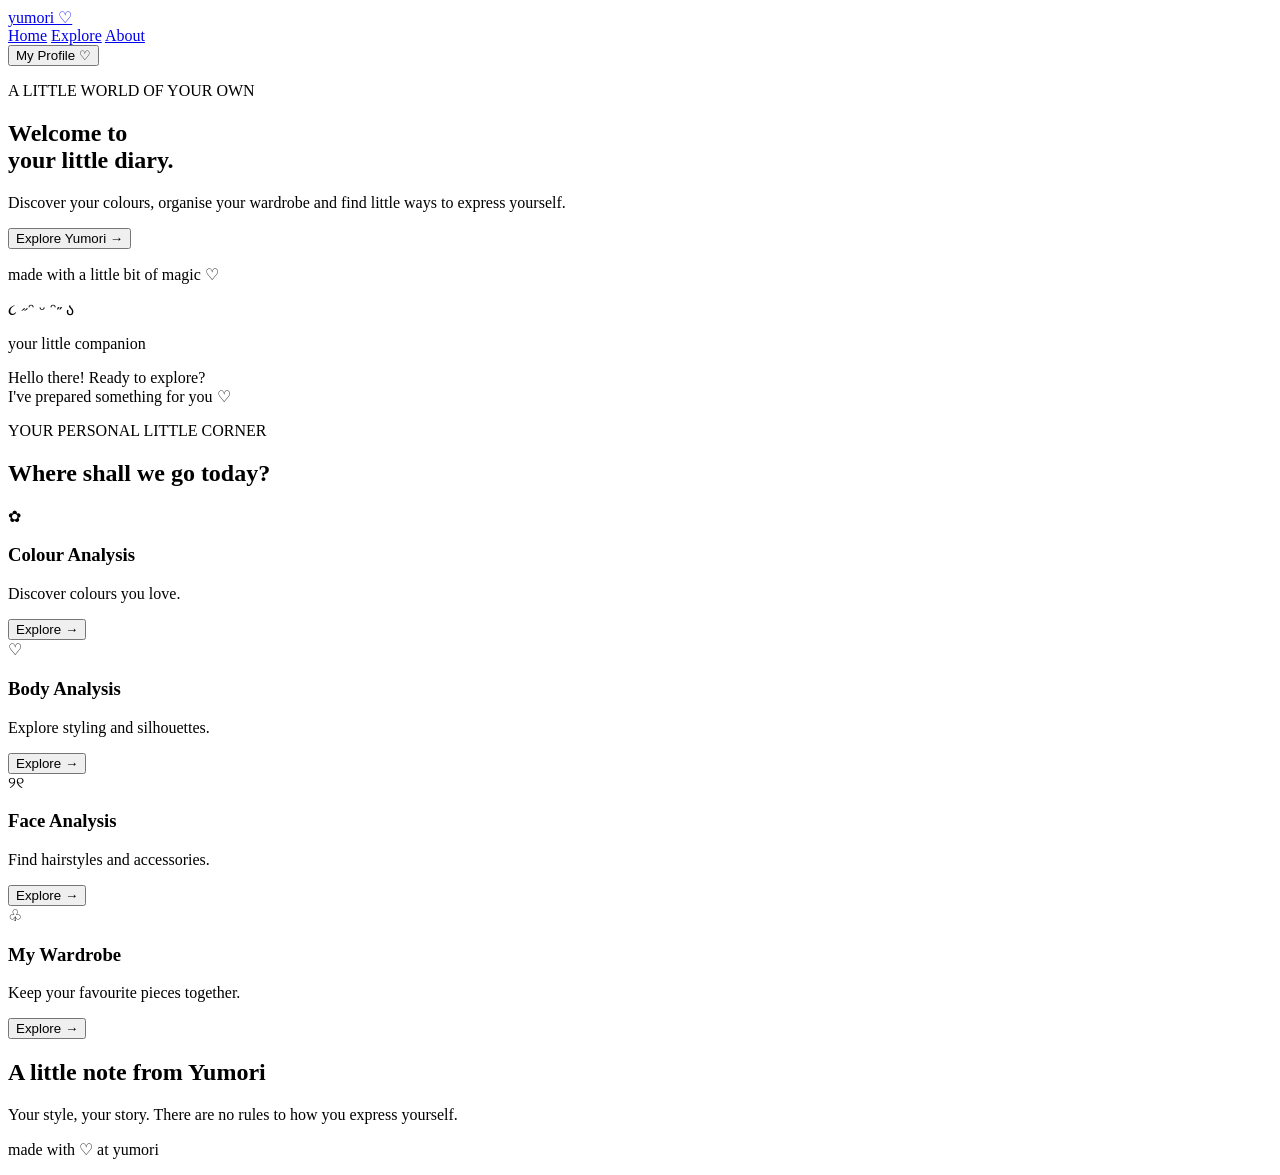
==== index.html @ 2d554486 "Create index.html" ====
<!DOCTYPE html>
<html lang="en">
<head>
    <meta charset="UTF-8">
    <meta name="viewport" content="width=device-width, initial-scale=1.0">

    <title>Yumori ♡ Your Personal Styling Diary</title>

    <link rel="stylesheet" href="style.css">
</head>

<body>

    <header class="navbar">
        <a href="index.html" class="logo">yumori ♡</a>

        <nav>
            <a href="#home">Home</a>
            <a href="#features">Explore</a>
            <a href="#about">About</a>
        </nav>

        <button class="login-btn" onclick="showMessage()">
            My Profile ♡
        </button>
    </header>

    <main>

        <section class="hero" id="home">

            <div class="hero-text">
                <p class="eyebrow">A LITTLE WORLD OF YOUR OWN</p>

                <h1>Welcome to<br>
                    your little diary.</h1>

                <p class="description">
                    Discover your colours, organise your wardrobe
                    and find little ways to express yourself.
                </p>

                <button class="explore-btn"
                    onclick="document.getElementById('features').scrollIntoView({behavior:'smooth'})">
                    Explore Yumori →
                </button>

                <p class="tiny-note">
                    made with a little bit of magic ♡
                </p>
            </div>

            <div class="mascot-area">
                <div class="mascot-placeholder">
                    <span>૮ ˶ᵔ ᵕ ᵔ˶ ა</span>
                    <p>your little companion</p>
                </div>
                <div class="speech-bubble">
                    Hello there! Ready to explore?
                    <br>I've prepared something for you ♡
                </div>
            </div>

        </section>

        <section class="features" id="features">

            <div class="section-heading">
                <p>YOUR PERSONAL LITTLE CORNER</p>
                <h2>Where shall we go today?</h2>
            </div>

            <div class="feature-grid">

                <div class="feature-card">
                    <span>✿</span>
                    <h3>Colour Analysis</h3>
                    <p>Discover colours you love.</p>
                    <button onclick="showMessage()">Explore →</button>
                </div>

                <div class="feature-card">
                    <span>♡</span>
                    <h3>Body Analysis</h3>
                    <p>Explore styling and silhouettes.</p>
                    <button onclick="showMessage()">Explore →</button>
                </div>

                <div class="feature-card">
                    <span>୨୧</span>
                    <h3>Face Analysis</h3>
                    <p>Find hairstyles and accessories.</p>
                    <button onclick="showMessage()">Explore →</button>
                </div>

                <div class="feature-card">
                    <span>♧</span>
                    <h3>My Wardrobe</h3>
                    <p>Keep your favourite pieces together.</p>
                    <button onclick="showMessage()">Explore →</button>
                </div>

            </div>
        </section>

        <section class="about" id="about">
            <h2>A little note from Yumori</h2>
            <p>
                Your style, your story. There are no rules
                to how you express yourself.
            </p>
        </section>

    </main>

    <footer>
        <p>made with ♡ at yumori</p>
    </footer>

    <script src="script.js"></script>

</body>
</html>
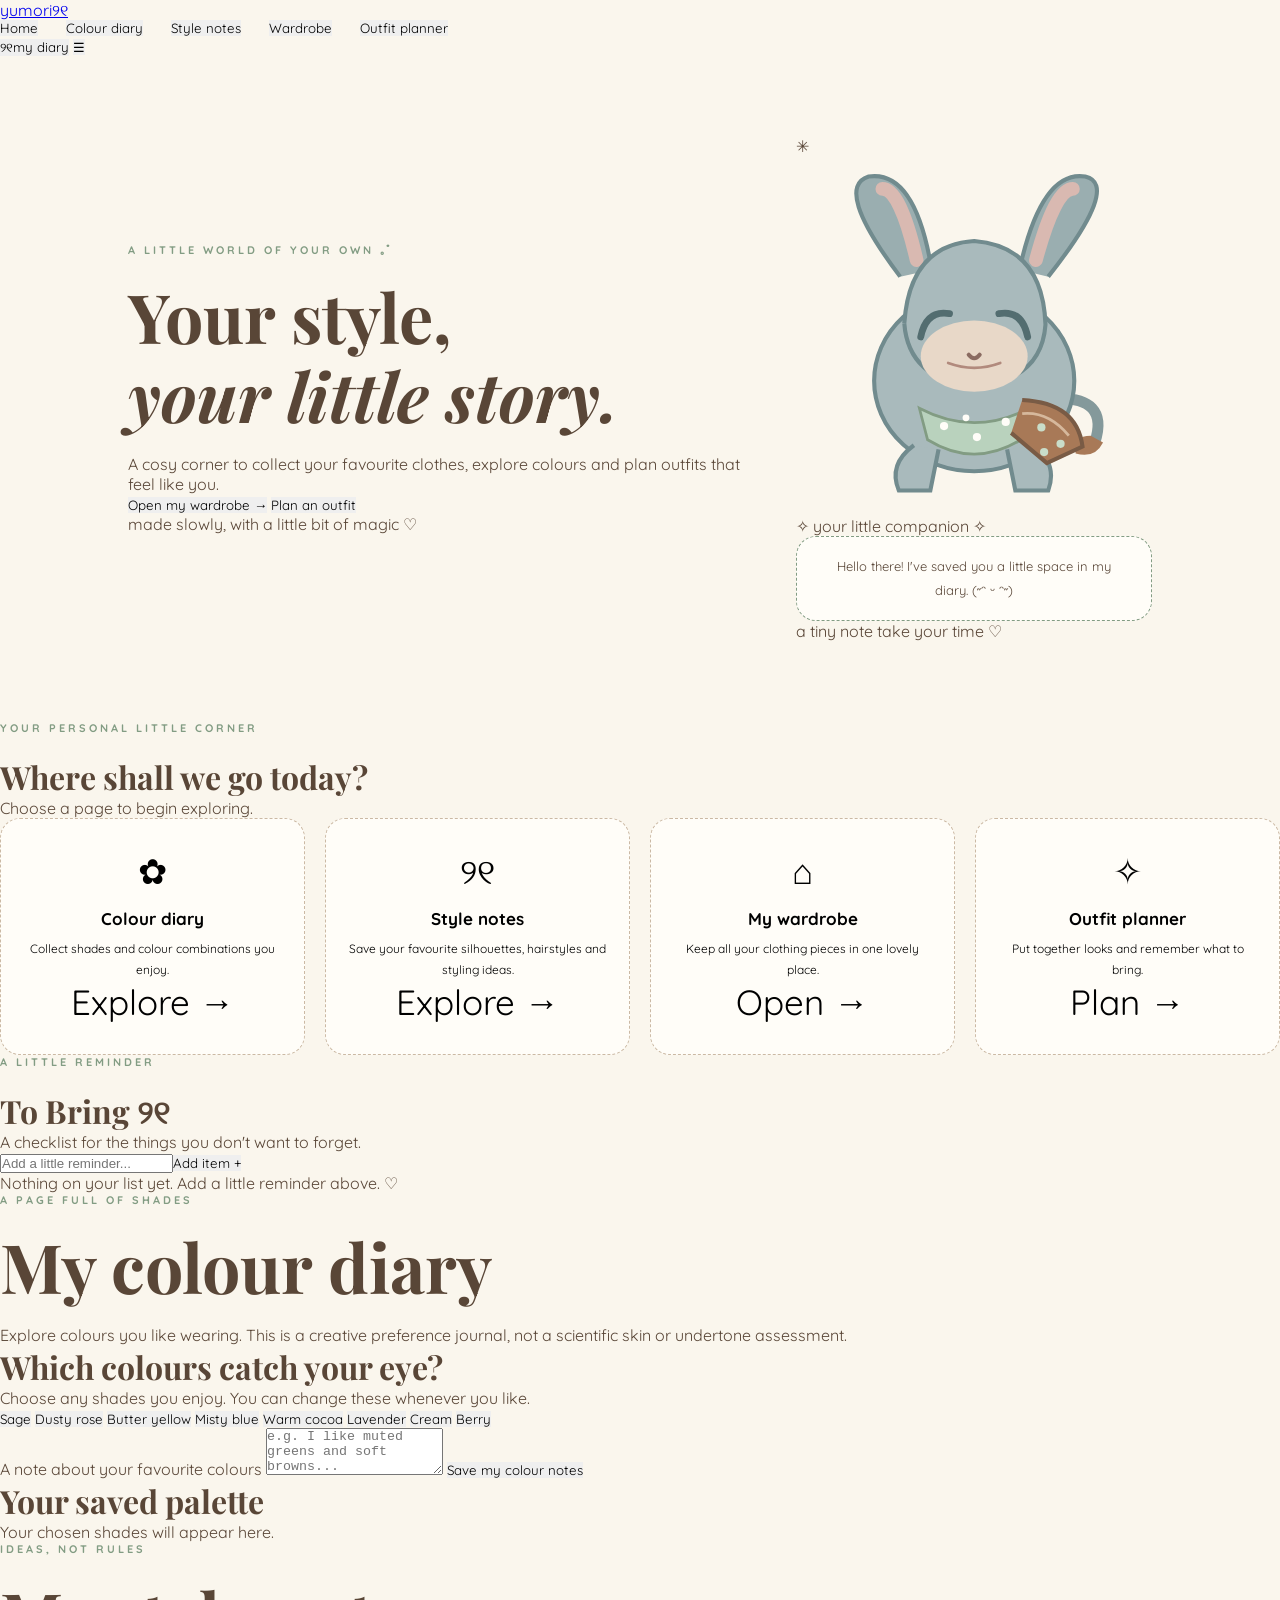
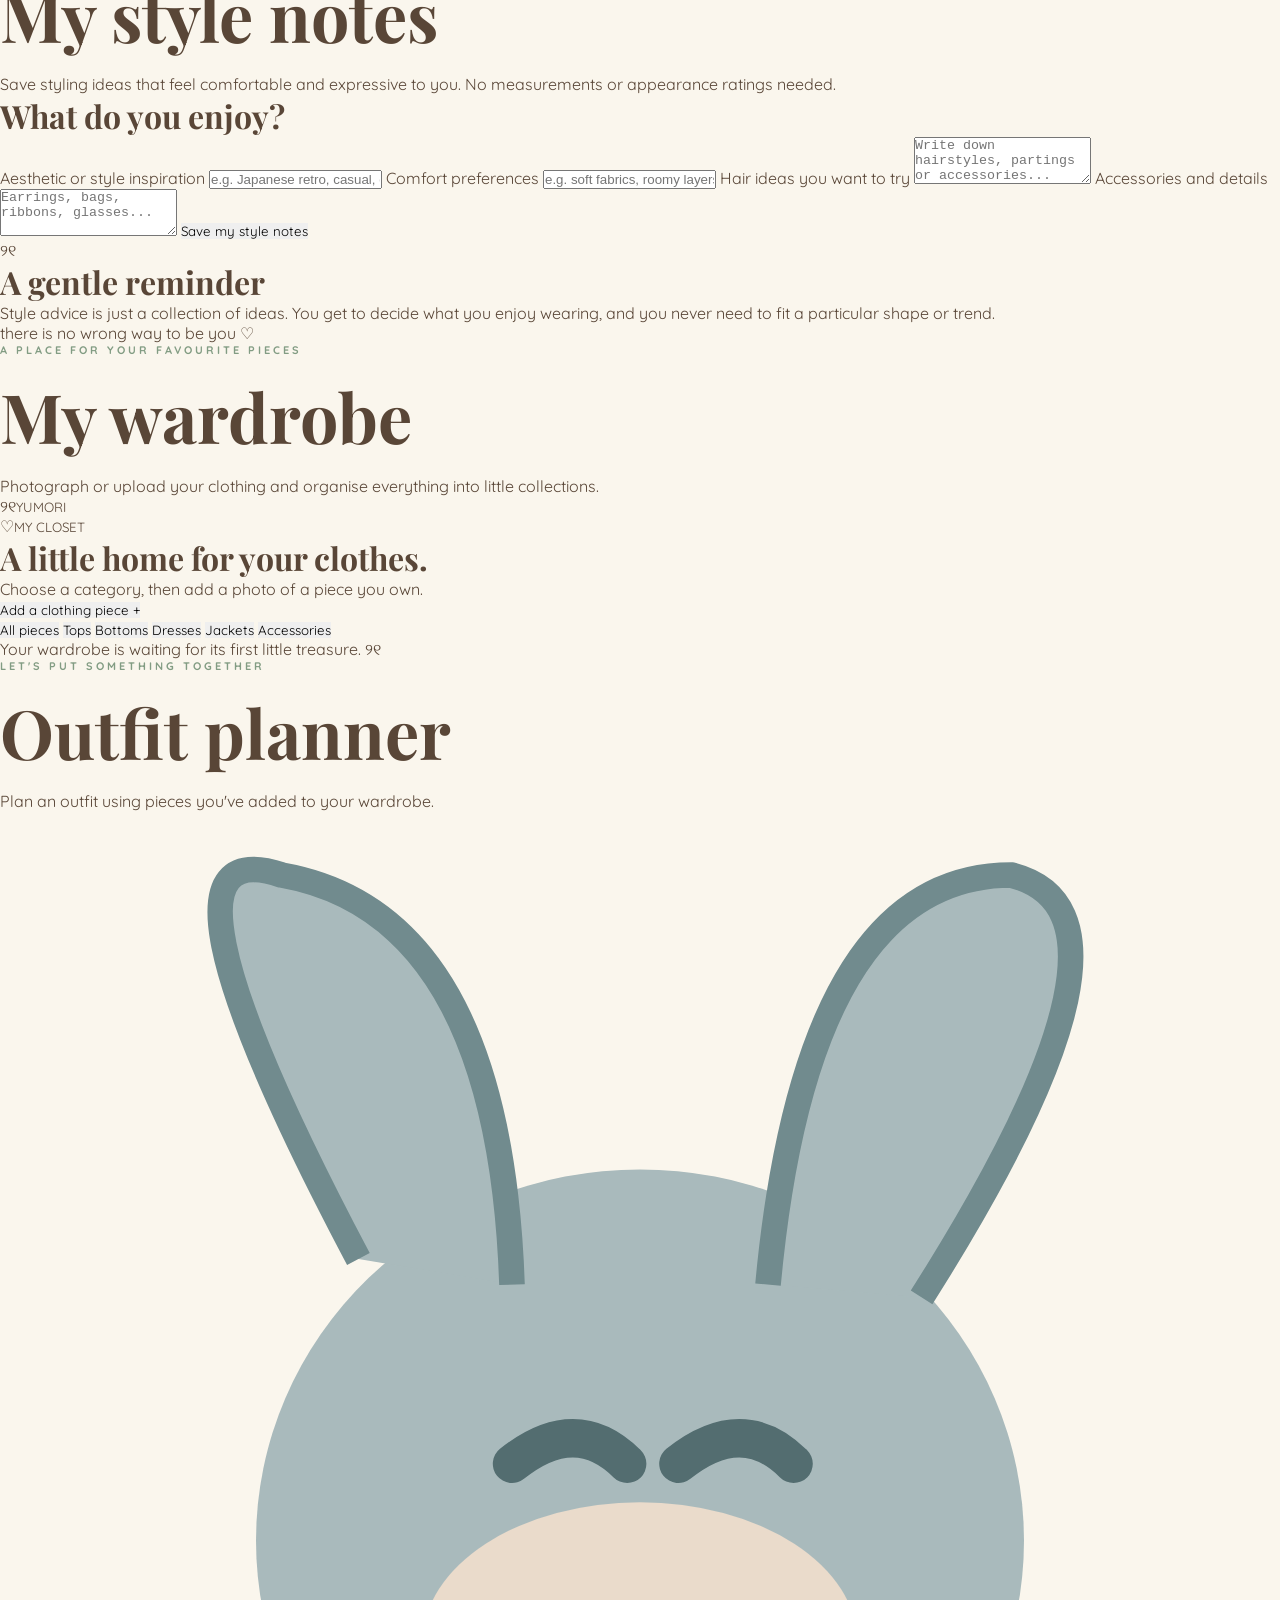
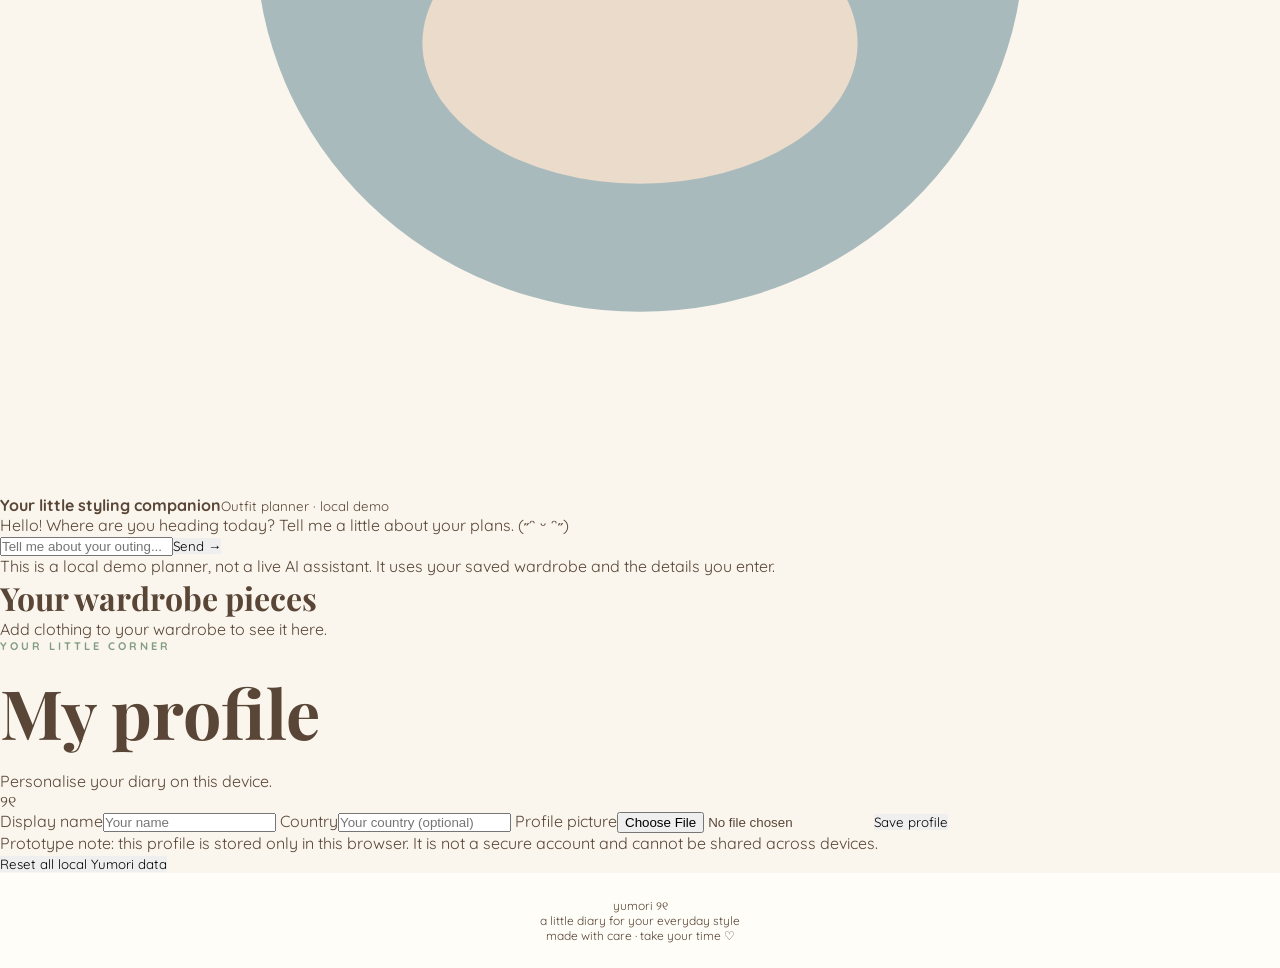
==== commit e1d118f6: "Update index.html" ====
--- a/index.html
+++ b/index.html
@@ -2,123 +2,203 @@
 <!DOCTYPE html>
 <html lang="en">
 <head>
-    <meta charset="UTF-8">
-    <meta name="viewport" content="width=device-width, initial-scale=1.0">
-
-    <title>Yumori ♡ Your Personal Styling Diary</title>
-
-    <link rel="stylesheet" href="style.css">
+  <meta charset="UTF-8">
+  <meta name="viewport" content="width=device-width, initial-scale=1.0">
+  <meta name="theme-color" content="#f8f4eb">
+  <meta name="description" content="Yumori — your little personal styling diary.">
+  <title>Yumori ୨୧ Your little styling diary</title>
+  <link rel="preconnect" href="https://fonts.googleapis.com">
+  <link rel="preconnect" href="https://fonts.gstatic.com" crossorigin>
+  <link href="https://fonts.googleapis.com/css2?family=DM+Sans:wght@400;500;600;700&family=Quicksand:wght@400;500;600;700&family=Playfair+Display:wght@500;600;700&display=swap" rel="stylesheet">
+  <link rel="stylesheet" href="style.css">
 </head>
-
 <body>
-
-    <header class="navbar">
-        <a href="index.html" class="logo">yumori ♡</a>
-
-        <nav>
-            <a href="#home">Home</a>
-            <a href="#features">Explore</a>
-            <a href="#about">About</a>
-        </nav>
-
-        <button class="login-btn" onclick="showMessage()">
-            My Profile ♡
-        </button>
-    </header>
-
-    <main>
-
-        <section class="hero" id="home">
-
-            <div class="hero-text">
-                <p class="eyebrow">A LITTLE WORLD OF YOUR OWN</p>
-
-                <h1>Welcome to<br>
-                    your little diary.</h1>
-
-                <p class="description">
-                    Discover your colours, organise your wardrobe
-                    and find little ways to express yourself.
-                </p>
-
-                <button class="explore-btn"
-                    onclick="document.getElementById('features').scrollIntoView({behavior:'smooth'})">
-                    Explore Yumori →
-                </button>
-
-                <p class="tiny-note">
-                    made with a little bit of magic ♡
-                </p>
+  <div class="paper-speckles" aria-hidden="true"></div>
+  <header class="topbar">
+    <a class="brand" href="#home" aria-label="Yumori home">yumori<span>୨୧</span></a>
+    <nav class="desktop-nav" aria-label="Main navigation">
+      <button class="nav-link active" data-page="home">Home</button>
+      <button class="nav-link" data-page="colour">Colour diary</button>
+      <button class="nav-link" data-page="style">Style notes</button>
+      <button class="nav-link" data-page="wardrobe">Wardrobe</button>
+      <button class="nav-link" data-page="outfits">Outfit planner</button>
+    </nav>
+    <button class="profile-pill" data-page="profile"><span class="profile-dot">୨୧</span><span id="navUsername">my diary</span></button>
+    <button class="mobile-menu" id="mobileMenu" aria-label="Open navigation">☰</button>
+  </header>
+
+  <main>
+    <section class="page active" id="page-home">
+      <div class="hero">
+        <div class="hero-copy">
+          <p class="eyebrow">A LITTLE WORLD OF YOUR OWN ｡ﾟ</p>
+          <h1>Your style,<br><em>your little story.</em></h1>
+          <p class="lead">A cosy corner to collect your favourite clothes, explore colours and plan outfits that feel like you.</p>
+          <div class="button-row">
+            <button class="button primary" data-page="wardrobe">Open my wardrobe <span>→</span></button>
+            <button class="button secondary" data-page="outfits">Plan an outfit</button>
+          </div>
+          <p class="hand-note">made slowly, with a little bit of magic ♡</p>
+        </div>
+        <div class="hero-art">
+          <div class="sun-doodle">✳</div>
+          <div class="mascot-card">
+            <div class="mascot-wrap" id="heroMascot">
+              <svg class="donkey" viewBox="0 0 260 260" role="img" aria-label="A gentle illustrated dusty blue-grey donkey wearing a mint polka-dot neckerchief and carrying a brown envelope bag">
+                <path class="tail" d="M188 177 Q229 175 218 209" fill="none" stroke="#84999b" stroke-width="8" stroke-linecap="round"/>
+                <path d="M215 204 q-13 0 -11 13 q14 4 20 -8" fill="#a87957"/>
+                <path d="M76 88 Q27 23 53 15 Q87 10 99 83" fill="#9aaeb0" stroke="#718b8e" stroke-width="3"/>
+                <path d="M184 88 Q237 21 211 15 Q179 10 163 83" fill="#9aaeb0" stroke="#718b8e" stroke-width="3"/>
+                <path d="M63 24 Q76 24 88 76" fill="none" stroke="#d9b9b1" stroke-width="10" stroke-linecap="round"/>
+                <path d="M202 24 Q189 24 175 76" fill="none" stroke="#d9b9b1" stroke-width="10" stroke-linecap="round"/>
+                <ellipse cx="130" cy="164" rx="73" ry="66" fill="#a9babc" stroke="#718b8e" stroke-width="3"/>
+                <path d="M79 122 Q83 65 130 62 Q180 66 182 123 Q179 164 130 168 Q82 163 79 122" fill="#a9babc" stroke="#718b8e" stroke-width="3"/>
+                <path d="M91 132 Q95 112 112 115" fill="none" stroke="#536d70" stroke-width="5" stroke-linecap="round"/>
+                <path d="M148 115 Q165 112 169 132" fill="none" stroke="#536d70" stroke-width="5" stroke-linecap="round"/>
+                <ellipse cx="130" cy="146" rx="39" ry="26" fill="#e8d8c8"/>
+                <path d="M126 145 q4 5 8 0" stroke="#8a6b61" stroke-width="3" fill="none" stroke-linecap="round"/>
+                <path d="M111 151 Q130 158 149 151" stroke="#b18a7d" stroke-width="2" fill="none" stroke-linecap="round"/>
+                <path d="M90 184 Q130 205 170 184 L164 207 Q130 228 96 207Z" fill="#b9d2bd" stroke="#829c83" stroke-width="2"/>
+                <g fill="#fffdf8"><circle cx="108" cy="197" r="3"/><circle cx="132" cy="205" r="3"/><circle cx="153" cy="194" r="3"/><circle cx="124" cy="191" r="2.5"/></g>
+                <path d="M86 211 Q67 225 75 244 L98 244 L104 214" fill="#a9babc" stroke="#718b8e" stroke-width="3"/>
+                <path d="M154 214 L160 244 L184 244 Q191 225 174 211" fill="#a9babc" stroke="#718b8e" stroke-width="3"/>
+                <path d="M165 178 Q205 180 209 212 L183 224 L157 202" fill="#a87957" stroke="#795b45" stroke-width="3"/>
+                <path d="M165 188 Q184 186 199 204" fill="none" stroke="#d6b89c" stroke-width="2"/>
+                <g fill="#c9ddc9"><circle cx="179" cy="198" r="3"/><circle cx="193" cy="210" r="3"/><circle cx="181" cy="216" r="3"/></g>
+              </svg>
             </div>
-
-            <div class="mascot-area">
-                <div class="mascot-placeholder">
-                    <span>૮ ˶ᵔ ᵕ ᵔ˶ ა</span>
-                    <p>your little companion</p>
-                </div>
-                <div class="speech-bubble">
-                    Hello there! Ready to explore?
-                    <br>I've prepared something for you ♡
-                </div>
-            </div>
-
-        </section>
-
-        <section class="features" id="features">
-
-            <div class="section-heading">
-                <p>YOUR PERSONAL LITTLE CORNER</p>
-                <h2>Where shall we go today?</h2>
-            </div>
-
-            <div class="feature-grid">
-
-                <div class="feature-card">
-                    <span>✿</span>
-                    <h3>Colour Analysis</h3>
-                    <p>Discover colours you love.</p>
-                    <button onclick="showMessage()">Explore →</button>
-                </div>
-
-                <div class="feature-card">
-                    <span>♡</span>
-                    <h3>Body Analysis</h3>
-                    <p>Explore styling and silhouettes.</p>
-                    <button onclick="showMessage()">Explore →</button>
-                </div>
-
-                <div class="feature-card">
-                    <span>୨୧</span>
-                    <h3>Face Analysis</h3>
-                    <p>Find hairstyles and accessories.</p>
-                    <button onclick="showMessage()">Explore →</button>
-                </div>
-
-                <div class="feature-card">
-                    <span>♧</span>
-                    <h3>My Wardrobe</h3>
-                    <p>Keep your favourite pieces together.</p>
-                    <button onclick="showMessage()">Explore →</button>
-                </div>
-
-            </div>
-        </section>
-
-        <section class="about" id="about">
-            <h2>A little note from Yumori</h2>
-            <p>
-                Your style, your story. There are no rules
-                to how you express yourself.
-            </p>
-        </section>
-
-    </main>
-
-    <footer>
-        <p>made with ♡ at yumori</p>
-    </footer>
-
-    <script src="script.js"></script>
-
+            <div class="mascot-caption"><span class="tiny-star">✧</span> your little companion <span class="tiny-star">✧</span></div>
+          </div>
+          <div class="speech-bubble" id="mascotSpeech">Hello there! I've saved you a little space in my diary. (˶ᵔ ᵕ ᵔ˶)</div>
+          <span class="floating-note note-one">a tiny note</span>
+          <span class="floating-note note-two">take your time ♡</span>
+        </div>
+      </div>
+
+      <div class="section-intro">
+        <p class="eyebrow">YOUR PERSONAL LITTLE CORNER</p>
+        <h2>Where shall we go today?</h2>
+        <p>Choose a page to begin exploring.</p>
+      </div>
+      <div class="feature-grid">
+        <button class="feature-card sage" data-page="colour"><span class="card-symbol">✿</span><h3>Colour diary</h3><p>Collect shades and colour combinations you enjoy.</p><span class="card-arrow">Explore →</span></button>
+        <button class="feature-card pink" data-page="style"><span class="card-symbol">୨୧</span><h3>Style notes</h3><p>Save your favourite silhouettes, hairstyles and styling ideas.</p><span class="card-arrow">Explore →</span></button>
+        <button class="feature-card butter" data-page="wardrobe"><span class="card-symbol">⌂</span><h3>My wardrobe</h3><p>Keep all your clothing pieces in one lovely place.</p><span class="card-arrow">Open →</span></button>
+        <button class="feature-card lilac" data-page="outfits"><span class="card-symbol">✧</span><h3>Outfit planner</h3><p>Put together looks and remember what to bring.</p><span class="card-arrow">Plan →</span></button>
+      </div>
+
+      <section class="bring-panel">
+        <div><p class="eyebrow">A LITTLE REMINDER</p><h2>To Bring <span>୨୧</span></h2><p class="muted">A checklist for the things you don't want to forget.</p></div>
+        <form id="checkForm" class="inline-form"><input id="checkInput" maxlength="80" placeholder="Add a little reminder..." aria-label="New checklist item"><button class="button primary" type="submit">Add item +</button></form>
+        <ul id="checkList" class="check-list"></ul>
+        <p id="checkEmpty" class="empty-note">Nothing on your list yet. Add a little reminder above. ♡</p>
+      </section>
+    </section>
+
+    <section class="page" id="page-colour">
+      <div class="page-heading"><p class="eyebrow">A PAGE FULL OF SHADES</p><h1>My colour diary</h1><p>Explore colours you like wearing. This is a creative preference journal, not a scientific skin or undertone assessment.</p></div>
+      <div class="paper-panel">
+        <h2>Which colours catch your eye?</h2>
+        <p class="muted">Choose any shades you enjoy. You can change these whenever you like.</p>
+        <div class="swatch-grid" id="swatchGrid">
+          <button class="swatch" data-colour="Sage" style="--swatch:#a9bda5"><span>Sage</span></button>
+          <button class="swatch" data-colour="Dusty rose" style="--swatch:#d5a6a5"><span>Dusty rose</span></button>
+          <button class="swatch" data-colour="Butter yellow" style="--swatch:#e8d99c"><span>Butter yellow</span></button>
+          <button class="swatch" data-colour="Misty blue" style="--swatch:#a9bdc8"><span>Misty blue</span></button>
+          <button class="swatch" data-colour="Warm cocoa" style="--swatch:#9b7961"><span>Warm cocoa</span></button>
+          <button class="swatch" data-colour="Lavender" style="--swatch:#c4b5d4"><span>Lavender</span></button>
+          <button class="swatch" data-colour="Cream" style="--swatch:#eee5d2"><span>Cream</span></button>
+          <button class="swatch" data-colour="Berry" style="--swatch:#a66f7b"><span>Berry</span></button>
+        </div>
+        <label class="field-label" for="colourNote">A note about your favourite colours</label>
+        <textarea id="colourNote" rows="3" placeholder="e.g. I like muted greens and soft browns..."></textarea>
+        <button class="button primary" id="saveColours">Save my colour notes</button>
+        <p id="colourFeedback" class="feedback" aria-live="polite"></p>
+      </div>
+      <div class="paper-panel"><h2>Your saved palette</h2><div id="savedPalette" class="saved-palette"><p class="empty-note">Your chosen shades will appear here.</p></div></div>
+    </section>
+
+    <section class="page" id="page-style">
+      <div class="page-heading"><p class="eyebrow">IDEAS, NOT RULES</p><h1>My style notes</h1><p>Save styling ideas that feel comfortable and expressive to you. No measurements or appearance ratings needed.</p></div>
+      <div class="two-column">
+        <div class="paper-panel">
+          <h2>What do you enjoy?</h2>
+          <label class="field-label" for="aesthetic">Aesthetic or style inspiration</label>
+          <input id="aesthetic" placeholder="e.g. Japanese retro, casual, coquette">
+          <label class="field-label" for="comfort">Comfort preferences</label>
+          <input id="comfort" placeholder="e.g. soft fabrics, roomy layers">
+          <label class="field-label" for="hairIdeas">Hair ideas you want to try</label>
+          <textarea id="hairIdeas" rows="3" placeholder="Write down hairstyles, partings or accessories..."></textarea>
+          <label class="field-label" for="accessoryIdeas">Accessories and details</label>
+          <textarea id="accessoryIdeas" rows="3" placeholder="Earrings, bags, ribbons, glasses..."></textarea>
+          <button class="button primary" id="saveStyle">Save my style notes</button>
+          <p id="styleFeedback" class="feedback" aria-live="polite"></p>
+        </div>
+        <aside class="side-note"><span class="big-doodle">୨୧</span><h2>A gentle reminder</h2><p>Style advice is just a collection of ideas. You get to decide what you enjoy wearing, and you never need to fit a particular shape or trend.</p><span class="hand-note">there is no wrong way to be you ♡</span></aside>
+      </div>
+    </section>
+
+    <section class="page" id="page-wardrobe">
+      <div class="page-heading"><p class="eyebrow">A PLACE FOR YOUR FAVOURITE PIECES</p><h1>My wardrobe</h1><p>Photograph or upload your clothing and organise everything into little collections.</p></div>
+      <div class="wardrobe-top">
+        <div class="wardrobe-illustration"><div class="wardrobe-door"><span>୨୧</span><small>YUMORI</small></div><div class="wardrobe-door"><span>♡</span><small>MY CLOSET</small></div></div>
+        <div><h2>A little home for your clothes.</h2><p class="muted">Choose a category, then add a photo of a piece you own.</p><button class="button primary" id="openUpload">Add a clothing piece +</button></div>
+      </div>
+      <div class="category-row" id="categoryFilters">
+        <button class="category-chip active" data-category="All">All pieces</button>
+        <button class="category-chip" data-category="Tops">Tops</button>
+        <button class="category-chip" data-category="Bottoms">Bottoms</button>
+        <button class="category-chip" data-category="Dresses">Dresses</button>
+        <button class="category-chip" data-category="Jackets">Jackets</button>
+        <button class="category-chip" data-category="Accessories">Accessories</button>
+      </div>
+      <div id="wardrobeGrid" class="wardrobe-grid"><p class="empty-note">Your wardrobe is waiting for its first little treasure. ୨୧</p></div>
+    </section>
+
+    <section class="page" id="page-outfits">
+      <div class="page-heading"><p class="eyebrow">LET'S PUT SOMETHING TOGETHER</p><h1>Outfit planner</h1><p>Plan an outfit using pieces you've added to your wardrobe.</p></div>
+      <div class="planner-layout">
+        <div class="paper-panel planner-chat">
+          <div class="chat-header"><div class="mini-mascot"><svg viewBox="0 0 100 100" aria-hidden="true"><ellipse cx="50" cy="57" rx="30" ry="29" fill="#a9babc"/><path d="M28 35 Q10 1 22 5 Q39 8 40 37 M60 37 Q63 5 79 5 Q91 8 72 38" fill="#a9babc" stroke="#718b8e" stroke-width="2"/><ellipse cx="50" cy="65" rx="17" ry="11" fill="#eadbcb"/><path d="M40 51q5 -4 9 0 M53 51q5 -4 9 0" stroke="#536d70" stroke-width="3" fill="none" stroke-linecap="round"/></svg></div><div><strong>Your little styling companion</strong><small>Outfit planner · local demo</small></div></div>
+          <div id="chatMessages" class="chat-messages"><div class="message assistant">Hello! Where are you heading today? Tell me a little about your plans. (˶ᵔ ᵕ ᵔ˶)</div></div>
+          <form id="chatForm" class="chat-form"><input id="chatInput" maxlength="300" placeholder="Tell me about your outing..." aria-label="Message the outfit planner"><button class="button primary" type="submit">Send →</button></form>
+          <p class="small-print">This is a local demo planner, not a live AI assistant. It uses your saved wardrobe and the details you enter.</p>
+        </div>
+        <aside class="paper-panel"><h2>Your wardrobe pieces</h2><div id="plannerWardrobe" class="planner-wardrobe"><p class="empty-note">Add clothing to your wardrobe to see it here.</p></div></aside>
+      </div>
+    </section>
+
+    <section class="page" id="page-profile">
+      <div class="page-heading"><p class="eyebrow">YOUR LITTLE CORNER</p><h1>My profile</h1><p>Personalise your diary on this device.</p></div>
+      <div class="profile-layout paper-panel">
+        <div class="avatar-preview" id="avatarPreview">୨୧</div>
+        <div class="profile-fields">
+          <label class="field-label" for="username">Display name</label><input id="username" maxlength="30" placeholder="Your name">
+          <label class="field-label" for="country">Country</label><input id="country" maxlength="60" placeholder="Your country (optional)">
+          <label class="field-label" for="avatarUpload">Profile picture</label><input id="avatarUpload" type="file" accept="image/*">
+          <button class="button primary" id="saveProfile">Save profile</button>
+          <p id="profileFeedback" class="feedback" aria-live="polite"></p>
+          <p class="small-print">Prototype note: this profile is stored only in this browser. It is not a secure account and cannot be shared across devices.</p>
+          <button class="text-button danger" id="resetData">Reset all local Yumori data</button>
+        </div>
+      </div>
+    </section>
+  </main>
+
+  <footer class="site-footer"><span>yumori ୨୧</span><p>a little diary for your everyday style</p><p>made with care · take your time ♡</p></footer>
+
+  <dialog id="uploadDialog" class="modal">
+    <form id="uploadForm" method="dialog">
+      <div class="modal-heading"><div><p class="eyebrow">A NEW LITTLE TREASURE</p><h2>Add to my wardrobe</h2></div><button type="button" class="close-modal" id="closeUpload" aria-label="Close">×</button></div>
+      <label class="field-label" for="clothingName">Clothing name</label><input id="clothingName" maxlength="60" placeholder="e.g. Cream knit cardigan">
+      <label class="field-label" for="clothingCategory">Category</label><select id="clothingCategory"><option>Tops</option><option>Bottoms</option><option>Dresses</option><option>Jackets</option><option>Accessories</option></select>
+      <label class="field-label" for="clothingPhoto">Photo</label><input id="clothingPhoto" type="file" accept="image/*" required>
+      <div id="photoPreview" class="photo-preview">Your photo preview will appear here.</div>
+      <button class="button primary full-width" type="submit">Save to wardrobe ♡</button>
+      <p id="uploadFeedback" class="feedback"></p>
+    </form>
+  </dialog>
+  <div id="toast" class="toast" role="status" aria-live="polite"></div>
+  <script src="script.js"></script>
 </body>
 </html>
--- a/style.css
+++ b/style.css
@@ -0,0 +1,286 @@
+
+@import url('https://fonts.googleapis.com/css2?family=Quicksand:wght@400;500;600;700&family=Playfair+Display:wght@500;600&display=swap');
+
+:root {
+    --mint: #c9ddc9;
+    --dark-mint: #829c83;
+    --cream: #faf6ed;
+    --brown: #92745d;
+    --dark-brown: #594637;
+    --beige: #eee4d6;
+    --white: #fffdf8;
+}
+
+* {
+    margin: 0;
+    padding: 0;
+    box-sizing: border-box;
+}
+
+html {
+    scroll-behavior: smooth;
+}
+
+body {
+    background: var(--cream);
+    color: var(--dark-brown);
+    font-family: 'Quicksand', sans-serif;
+}
+
+/* NAVIGATION */
+
+.navbar {
+    display: flex;
+    align-items: center;
+    justify-content: space-between;
+    padding: 20px 7%;
+    background: var(--white);
+    border-bottom: 1px dashed var(--mint);
+}
+
+.logo {
+    font-family: 'Playfair Display', serif;
+    font-size: 28px;
+    color: var(--brown);
+    text-decoration: none;
+}
+
+nav {
+    display: flex;
+    gap: 28px;
+}
+
+nav a {
+    color: var(--dark-brown);
+    text-decoration: none;
+    font-size: 14px;
+}
+
+nav a:hover {
+    color: var(--dark-mint);
+}
+
+button {
+    font-family: inherit;
+    cursor: pointer;
+    border: none;
+    transition: 0.25s ease;
+}
+
+.login-btn {
+    background: var(--mint);
+    padding: 11px 20px;
+    border-radius: 25px;
+    color: var(--dark-brown);
+}
+
+button:hover {
+    transform: translateY(-3px);
+}
+
+/* HOMEPAGE */
+
+.hero {
+    min-height: 550px;
+    display: flex;
+    align-items: center;
+    justify-content: space-between;
+    padding: 80px 10%;
+    gap: 50px;
+}
+
+.hero-text {
+    max-width: 520px;
+}
+
+.eyebrow {
+    font-size: 11px;
+    letter-spacing: 3px;
+    color: var(--dark-mint);
+    margin-bottom: 20px;
+    font-weight: 700;
+}
+
+h1 {
+    font-family: 'Playfair Display', serif;
+    font-size: clamp(42px, 6vw, 68px);
+    line-height: 1.15;
+    margin-bottom: 20px;
+}
+
+.description {
+    font-size: 15px;
+    line-height: 1.9;
+    max-width: 400px;
+}
+
+.explore-btn {
+    background: var(--dark-mint);
+    color: white;
+    padding: 15px 28px;
+    border-radius: 30px;
+    margin-top: 30px;
+}
+
+.tiny-note {
+    margin-top: 18px;
+    font-size: 12px;
+    color: var(--brown);
+}
+
+/* MASCOT */
+
+.mascot-area {
+    display: flex;
+    flex-direction: column;
+    align-items: center;
+    gap: 20px;
+}
+
+.mascot-placeholder {
+    width: 240px;
+    height: 240px;
+    border-radius: 50%;
+    background: var(--mint);
+    display: flex;
+    flex-direction: column;
+    justify-content: center;
+    align-items: center;
+    gap: 15px;
+}
+
+.mascot-placeholder span {
+    font-size: 65px;
+}
+
+.mascot-placeholder p {
+    font-size: 12px;
+}
+
+.speech-bubble {
+    background: var(--white);
+    border: 1px dashed var(--dark-mint);
+    border-radius: 20px;
+    padding: 18px 25px;
+    text-align: center;
+    font-size: 13px;
+    line-height: 1.8;
+}
+
+/* FEATURES */
+
+.features {
+    padding: 80px 8%;
+    background: var(--beige);
+}
+
+.section-heading {
+    text-align: center;
+    margin-bottom: 40px;
+}
+
+.section-heading > p {
+    font-size: 11px;
+    letter-spacing: 2px;
+    color: var(--brown);
+    margin-bottom: 12px;
+}
+
+h2 {
+    font-family: 'Playfair Display', serif;
+    font-size: 32px;
+}
+
+.feature-grid {
+    display: grid;
+    grid-template-columns: repeat(4, 1fr);
+    gap: 20px;
+}
+
+.feature-card {
+    background: var(--white);
+    padding: 30px 20px;
+    border: 1px dashed #cbb9a4;
+    border-radius: 20px;
+    text-align: center;
+}
+
+.feature-card span {
+    font-size: 35px;
+}
+
+.feature-card h3 {
+    margin: 15px 0 10px;
+    font-size: 17px;
+}
+
+.feature-card p {
+    font-size: 12px;
+    line-height: 1.7;
+}
+
+.feature-card button {
+    background: var(--mint);
+    padding: 10px 18px;
+    border-radius: 20px;
+    margin-top: 20px;
+    color: var(--dark-brown);
+}
+
+/* ABOUT */
+
+.about {
+    text-align: center;
+    padding: 80px 20px;
+}
+
+.about p {
+    margin-top: 15px;
+    font-size: 14px;
+}
+
+footer {
+    background: var(--white);
+    text-align: center;
+    padding: 25px;
+    font-size: 12px;
+}
+
+/* MOBILE */
+
+@media (max-width: 800px) {
+    .hero {
+        flex-direction: column;
+        text-align: center;
+        padding: 60px 7%;
+    }
+
+    .description {
+        margin: auto;
+    }
+
+    .feature-grid {
+        grid-template-columns: repeat(2, 1fr);
+    }
+
+    nav {
+        display: none;
+    }
+}
+
+@media (max-width: 450px) {
+    .feature-grid {
+        grid-template-columns: 1fr;
+    }
+
+    .navbar {
+        padding: 18px 5%;
+    }
+}
+
+@media (prefers-reduced-motion: reduce) {
+    *, *::before, *::after {
+        scroll-behavior: auto !important;
+        transition: none !important;
+    }
+}
